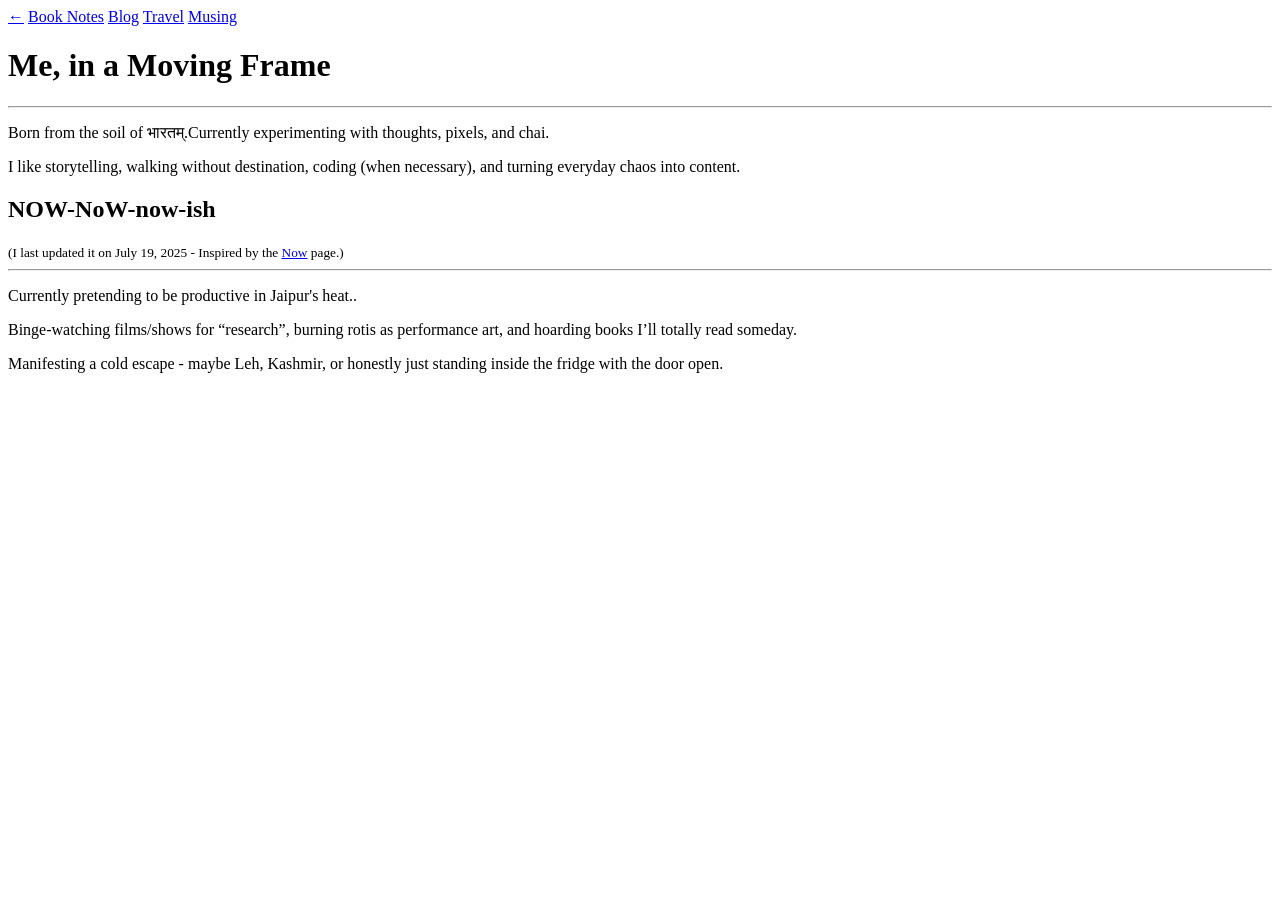
==== index.html @ 76aed992 "Add files via upload" ====
﻿
<!doctype html>
<html lang="en">
<head>
  <title>अर्नव विजयवर्गीय</title>
  <meta charset="utf-8">
  <meta name="viewport" content="width=device-width, initial-scale=1.0">
  <link rel="stylesheet" href="assets/style.css">
</head>
<body>
  <nav>
    <a class="clean" href="index.html">←</a>
    <a href="/book">Book Notes</a>
    <a href="/blog">Blog</a> 
    <a href="/travel">Travel</a>
    <a href="/musing">Musing</a>
  </nav>

  <div class="section">
    <h1>Me, in a Moving Frame</h1>
    <hr>
    <p>
      Born from the soil of <span class="highlight-text">भारतम्</span>.Currently experimenting with thoughts, pixels, and chai.
    </p>

   <p>
     I like storytelling, walking without destination, coding (when necessary), and turning everyday chaos into content.
   </p>
  </div>

  <div class="section">
    <h2>NOW-NoW-now-ish</h2>
    <small>(I last updated it on July 19, 2025 - Inspired by the <a href="https://nownownow.com/about" target="_blank">Now</a> page.)</small>
    <hr>

    <p>Currently pretending to be productive in Jaipur's heat..</p>
    <p>Binge-watching films/shows for “research”, burning rotis as performance art, and hoarding books I’ll totally read someday.</p>
    <p>Manifesting a cold escape - maybe Leh, Kashmir, or honestly just standing inside the fridge with the door open.</p>
 

  </div>
</body>
</html>
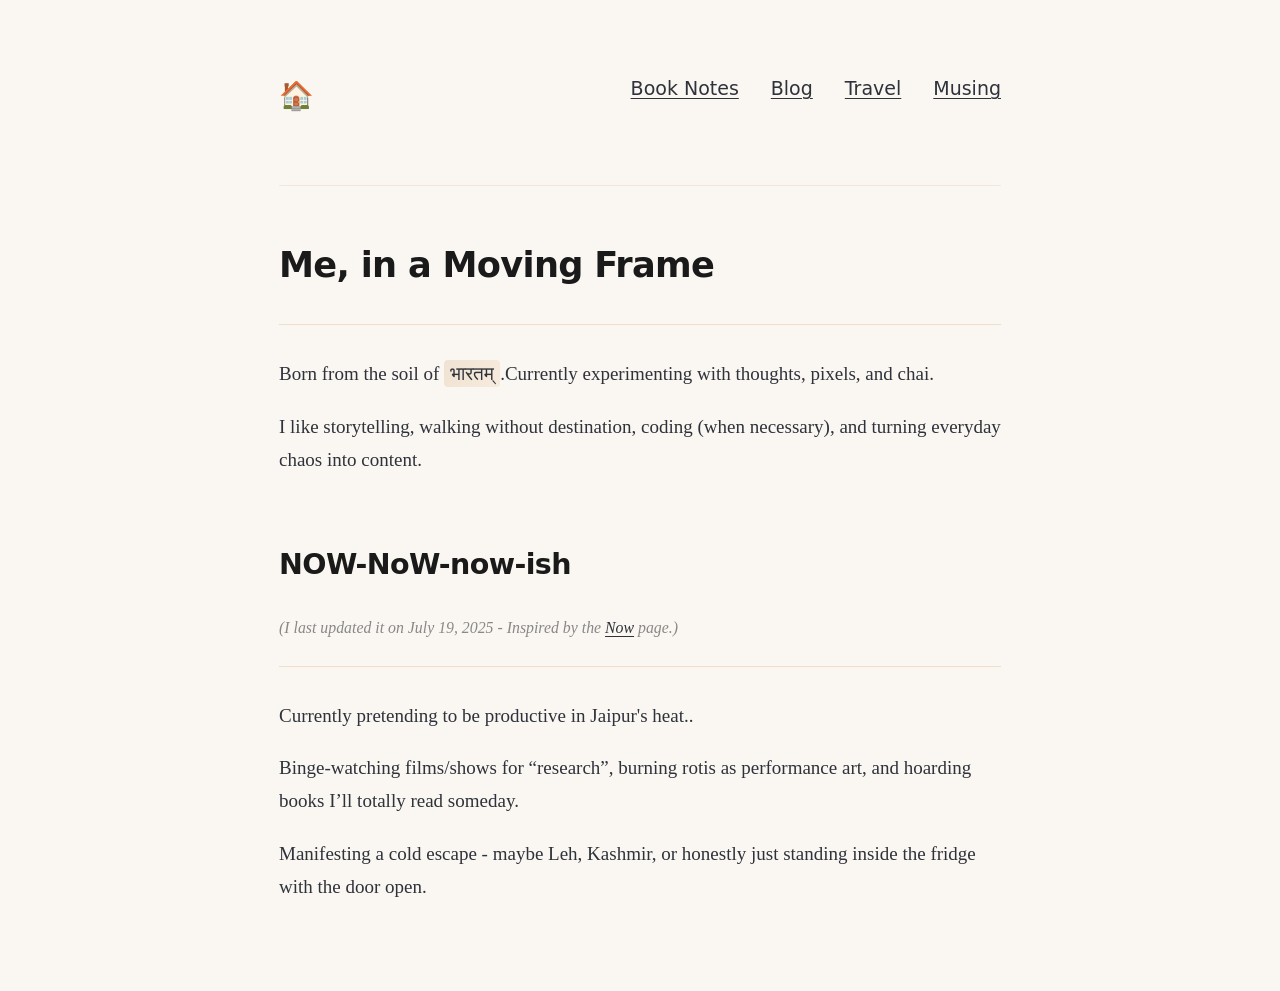
==== commit 3b2d445f: "Update index.html" ====
--- a/index.html
+++ b/index.html
@@ -9,7 +9,7 @@
 </head>
 <body>
   <nav>
-    <a class="clean" href="index.html">←</a>
+    <a class="clean" href="index.html">🏠</a>
     <a href="/book">Book Notes</a>
     <a href="/blog">Blog</a> 
     <a href="/travel">Travel</a>
@@ -40,4 +40,4 @@
 
   </div>
 </body>
-</html>+</html>
--- a/assets/style.css
+++ b/assets/style.css
@@ -0,0 +1,233 @@
+:root {
+  --fontFamily-sans: "Inter", "Montserrat", system-ui, -apple-system, BlinkMacSystemFont, "Segoe UI", Roboto, "Helvetica Neue", Arial, sans-serif;
+  --fontFamily-serif: "Crimson Text", "Merriweather", Georgia, Cambria, "Times New Roman", Times, serif;
+
+  --font-body: var(--fontFamily-serif);
+  --font-heading: var(--fontFamily-sans);
+
+  --lineHeight-normal: 2rem;
+
+  --fontSize-normal: 1rem;
+  --fontSize-big: 1.44rem;
+  --fontSize-bigger: 1.738rem;
+  --fontSize-very-big: 2.488rem;
+
+  --color-heading: #1a1a1a;
+  --color-text: #2F323A;
+  --color-link: #2F323A;
+  --color-selection: rgba(212, 165, 116, 0.3);
+
+  --fontWeight-black: 900;
+  --fontWeight-medium: 500;
+
+  --spacing-0: 0;
+  --spacing-little: 0.5rem;
+  --spacing-normal: 1rem;
+  --spacing-big: 1.5rem;
+  --spacing-very-big: 3rem;
+
+  --color-background: #faf7f2;
+}
+
+html {
+  line-height: var(--lineHeight-normal);
+  -webkit-font-smoothing: antialiased;
+  -moz-osx-font-smoothing: grayscale;
+}
+
+::selection,
+::-moz-selection {
+  background-color: var(--color-selection);
+  color: var(--color-heading);
+}
+
+body {
+  background-color: var(--color-background);
+  max-width: 38em;
+  margin: 0 auto;
+  padding: var(--spacing-big) var(--spacing-little);
+  font-family: var(--font-body);
+  font-size: 19px;
+  color: var(--color-text);
+  line-height: 1.75;
+}
+
+h1, h2, h3, h4 {
+  font-family: var(--font-heading);
+  color: var(--color-heading);
+  margin-bottom: var(--spacing-big);
+  font-weight: var(--fontWeight-medium);
+  letter-spacing: -0.02em;
+}
+
+h1 {
+  font-weight: var(--fontWeight-black);
+  font-size: 2.2rem;
+  margin-bottom: 1.8rem;
+}
+
+h2 {
+  font-weight: var(--fontWeight-black);
+}
+
+p {
+  color: var(--color-text);
+  font-size: 19px;
+  margin-bottom: 1.2rem;
+  line-height: 1.75;
+}
+
+a {
+  color: var(--color-link);
+  text-decoration: underline;
+  text-decoration-thickness: 1px;
+  text-underline-offset: 3px;
+  transition: all 0.2s ease;
+}
+
+a:hover {
+  text-decoration-thickness: 2px;
+  color: #1a1a1a;
+}
+
+a.clean {
+  text-decoration: none;
+  color: inherit;
+}
+
+.highlight-text {
+  background: linear-gradient(120deg, rgba(212, 165, 116, 0.25) 0%, rgba(232, 200, 159, 0.25) 100%);
+  padding: 3px 6px;
+  border-radius: 4px;
+  font-weight: 500;
+}
+
+nav {
+  display: flex;
+  padding: var(--spacing-very-big) var(--spacing-0) 4rem var(--spacing-0);
+  gap: 2rem;
+  border-bottom: 1px solid rgba(212, 165, 116, 0.2);
+  margin-bottom: 3rem;
+}
+
+nav a {
+  font-family: var(--font-heading);
+  font-weight: var(--fontWeight-medium);
+  transition: all 0.2s ease;
+  position: relative;
+}
+
+nav a:first-child {
+  margin-right: auto;
+  font-size: var(--fontSize-bigger);
+  font-weight: var(--fontWeight-black);
+}
+
+nav a:hover {
+  color: #1a1a1a;
+  transform: translateY(-1px);
+}
+
+.section {
+  margin-bottom: 4rem;
+}
+
+hr {
+  background: rgba(212, 165, 116, 0.3);
+  height: 1px;
+  border: 0;
+  margin: 1.5rem 0 2rem 0;
+}
+
+small {
+  color: #888;
+  font-style: italic;
+  display: block;
+  margin-bottom: 0.5rem;
+}
+
+.musing-item {
+  margin-bottom: 2rem;
+  padding-bottom: 1.5rem;
+  border-bottom: 1px solid rgba(212, 165, 116, 0.1);
+  display: flex;
+  gap: 1.5rem;
+}
+
+.musing-item:last-child {
+  border-bottom: none;
+  margin-bottom: 0;
+}
+
+.musing-date {
+  font-family: var(--font-heading);
+  font-size: 14px;
+  color: #888;
+  font-weight: var(--fontWeight-medium);
+  min-width: 80px;
+  flex-shrink: 0;
+  margin-top: 2px;
+}
+
+.musing-content {
+  flex: 1;
+}
+
+.musing-text {
+  font-size: 19px;
+  line-height: 1.6;
+  margin-bottom: 0.8rem;
+  color: var(--color-text);
+}
+
+.musing-source {
+  font-family: var(--font-heading);
+  font-size: 14px;
+  color: #888;
+  font-style: italic;
+  margin-bottom: 0.3rem;
+}
+
+.musing-source a {
+  color: #888;
+  text-decoration: none;
+  border-bottom: 1px solid #ccc;
+}
+
+.musing-source a:hover {
+  color: #555;
+  border-bottom-color: #555;
+}
+
+.musing-meta {
+  font-family: var(--font-heading);
+  font-size: 12px;
+  color: #aaa;
+}
+
+.tweet-style {
+  background: rgba(212, 165, 116, 0.05);
+  padding: 1rem;
+  border-radius: 8px;
+  border-left: 3px solid rgba(212, 165, 116, 0.3);
+}
+
+.random-thought {
+  font-style: italic;
+}
+
+@media (max-width: 768px) {
+  body {
+    padding: var(--spacing-little) var(--spacing-normal);
+  }
+
+  .musing-item {
+    flex-direction: column;
+    gap: 0.5rem;
+  }
+
+  .musing-date {
+    min-width: auto;
+    margin-top: 0;
+  }
+}
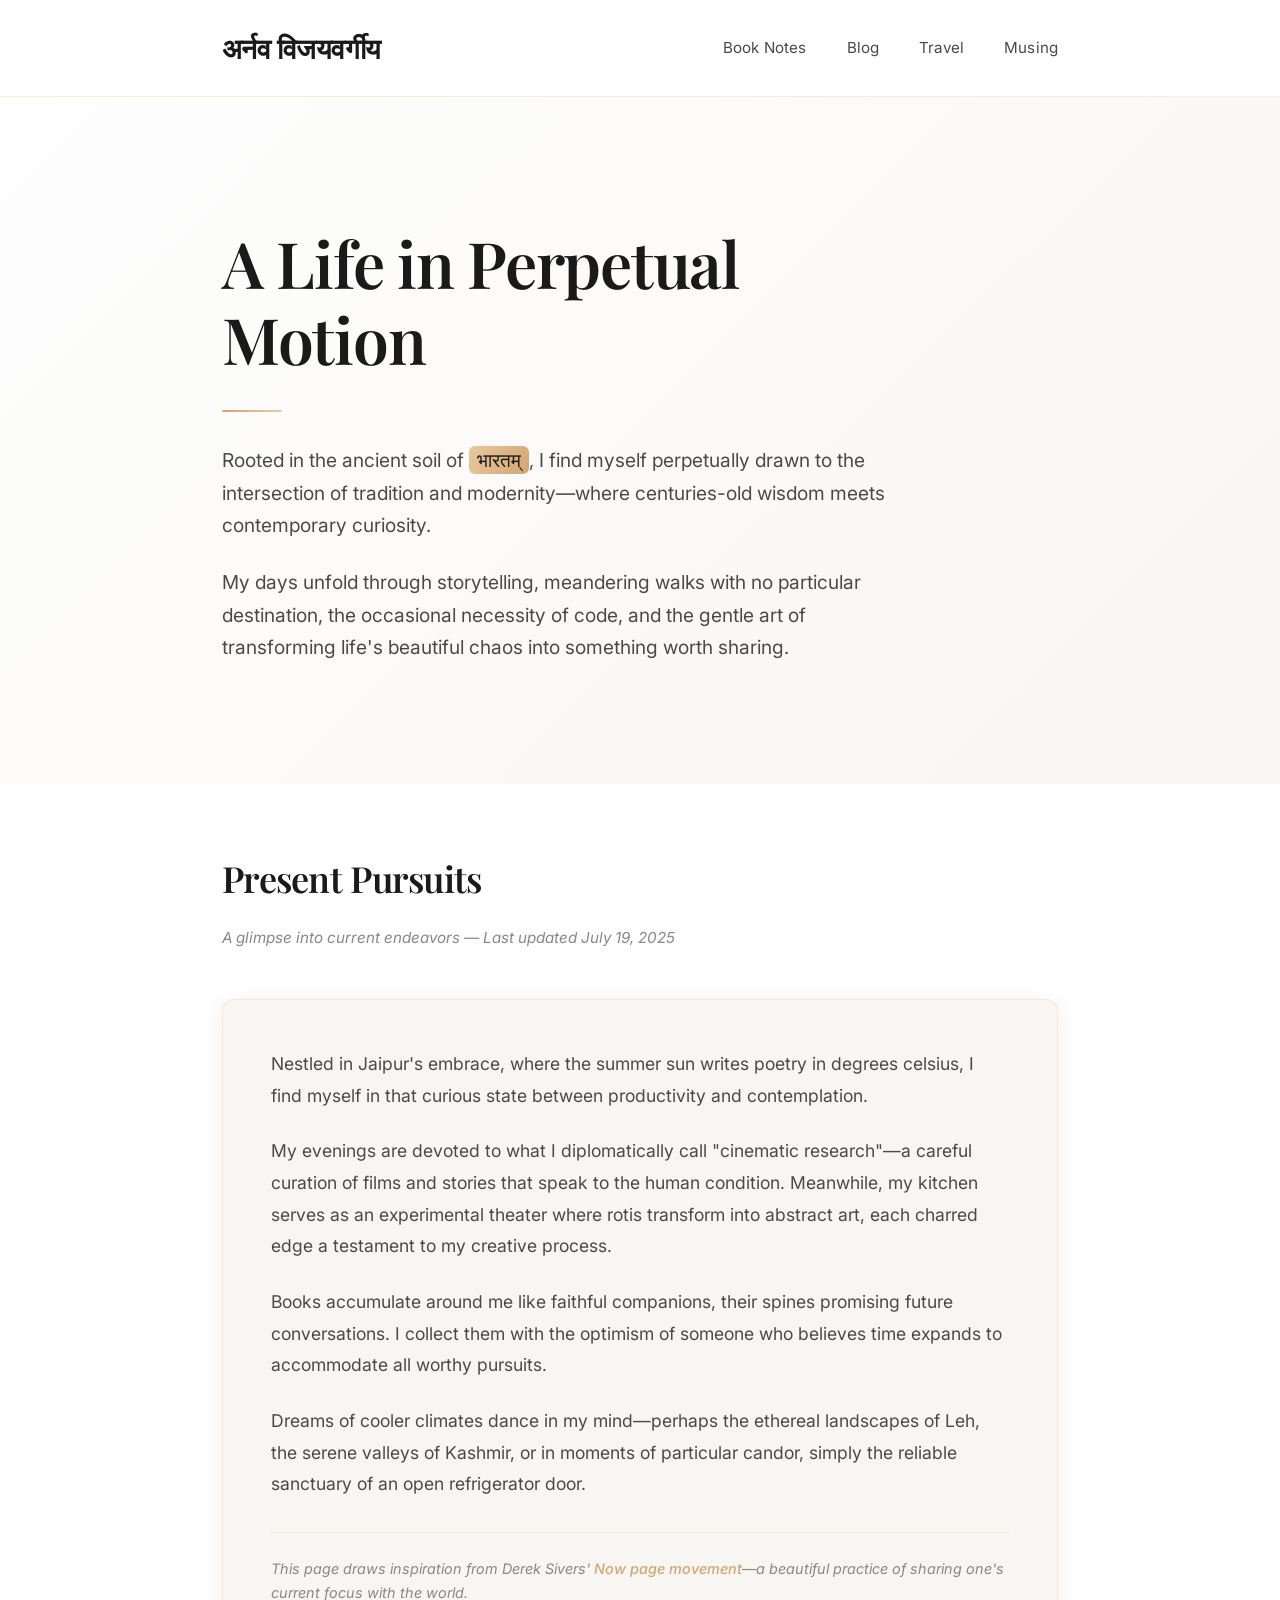
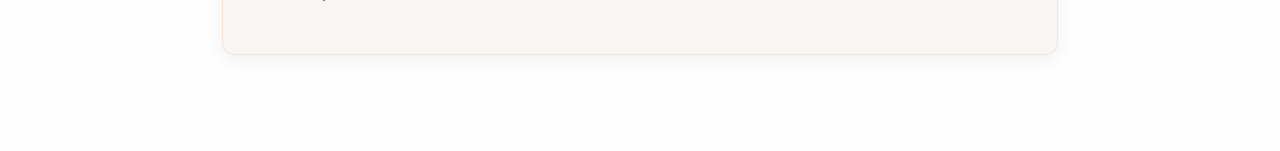
==== commit 8cec5abf: "Update index.html" ====
--- a/index.html
+++ b/index.html
@@ -1,43 +1,506 @@
-﻿
 <!doctype html>
 <html lang="en">
 <head>
   <title>अर्नव विजयवर्गीय</title>
   <meta charset="utf-8">
   <meta name="viewport" content="width=device-width, initial-scale=1.0">
-  <link rel="stylesheet" href="assets/style.css">
+  
+  <style>
+    @import url('https://fonts.googleapis.com/css2?family=Playfair+Display:ital,wght@0,400;0,500;0,600;0,700;1,400&family=Inter:wght@300;400;500;600&display=swap');
+
+    :root {
+      --bg-primary: #fefefe;
+      --bg-secondary: #f8f6f3;
+      --bg-accent: #f4f1ed;
+      --text-primary: #1a1a1a;
+      --text-secondary: #4a4a4a;
+      --text-muted: #888888;
+      --accent-gold: #d4a574;
+      --accent-warm: #e8c89f;
+      --accent-sage: #9caf88;
+      --border-light: rgba(212, 165, 116, 0.2);
+      --shadow-soft: 0 4px 20px rgba(0, 0, 0, 0.06);
+      --shadow-lift: 0 8px 30px rgba(0, 0, 0, 0.12);
+    }
+
+    * {
+      margin: 0;
+      padding: 0;
+      box-sizing: border-box;
+    }
+
+    html {
+      scroll-behavior: smooth;
+    }
+
+    body {
+      font-family: 'Inter', sans-serif;
+      background: var(--bg-primary);
+      color: var(--text-primary);
+      line-height: 1.7;
+      font-weight: 400;
+    }
+
+    /* Typography */
+    .serif {
+      font-family: 'Playfair Display', serif;
+    }
+
+    /* Layout */
+    .container {
+      max-width: 900px;
+      margin: 0 auto;
+      padding: 0 2rem;
+    }
+
+    /* Navigation */
+    nav {
+      background: rgba(254, 254, 254, 0.95);
+      backdrop-filter: blur(20px);
+      border-bottom: 1px solid var(--border-light);
+      position: sticky;
+      top: 0;
+      z-index: 100;
+      transition: all 0.3s ease;
+    }
+
+    .nav-content {
+      display: flex;
+      align-items: center;
+      justify-content: space-between;
+      padding: 1.5rem 0;
+      max-width: 900px;
+      margin: 0 auto;
+      padding-left: 2rem;
+      padding-right: 2rem;
+    }
+
+    .logo {
+      font-family: 'Playfair Display', serif;
+      font-size: 1.75rem;
+      font-weight: 600;
+      color: var(--text-primary);
+      text-decoration: none;
+      letter-spacing: -0.02em;
+    }
+
+    .nav-links {
+      display: flex;
+      gap: 2.5rem;
+      list-style: none;
+    }
+
+    .nav-links a {
+      color: var(--text-secondary);
+      text-decoration: none;
+      font-weight: 400;
+      font-size: 0.95rem;
+      transition: all 0.3s ease;
+      position: relative;
+      letter-spacing: 0.01em;
+    }
+
+    .nav-links a:hover {
+      color: var(--text-primary);
+    }
+
+    .nav-links a::after {
+      content: '';
+      position: absolute;
+      bottom: -4px;
+      left: 0;
+      width: 0;
+      height: 1px;
+      background: var(--accent-gold);
+      transition: width 0.3s ease;
+    }
+
+    .nav-links a:hover::after {
+      width: 100%;
+    }
+
+    /* Hero Section */
+    .hero {
+      padding: 8rem 0 6rem 0;
+      text-align: left;
+      background: linear-gradient(135deg, var(--bg-primary) 0%, var(--bg-secondary) 100%);
+    }
+
+    .hero-content {
+      max-width: 700px;
+    }
+
+    .hero-title {
+      font-family: 'Playfair Display', serif;
+      font-size: clamp(2.5rem, 6vw, 4rem);
+      font-weight: 600;
+      color: var(--text-primary);
+      margin-bottom: 2rem;
+      line-height: 1.2;
+      letter-spacing: -0.02em;
+    }
+
+    .hero-description {
+      font-size: 1.2rem;
+      color: var(--text-secondary);
+      margin-bottom: 1.5rem;
+      font-weight: 400;
+    }
+
+    .highlight-text {
+      background: linear-gradient(120deg, var(--accent-warm) 0%, var(--accent-gold) 100%);
+      padding: 2px 8px;
+      border-radius: 6px;
+      font-weight: 500;
+      color: var(--text-primary);
+    }
+
+    /* Sections */
+    .section {
+      padding: 4rem 0;
+    }
+
+    .section-title {
+      font-family: 'Playfair Display', serif;
+      font-size: 2.25rem;
+      font-weight: 600;
+      color: var(--text-primary);
+      margin-bottom: 1rem;
+      letter-spacing: -0.02em;
+    }
+
+    .section-subtitle {
+      font-size: 0.95rem;
+      color: var(--text-muted);
+      margin-bottom: 3rem;
+      font-style: italic;
+    }
+
+    /* Cards */
+    .content-card {
+      background: var(--bg-secondary);
+      padding: 3rem;
+      border-radius: 12px;
+      margin-bottom: 2rem;
+      border: 1px solid var(--border-light);
+      box-shadow: var(--shadow-soft);
+      transition: all 0.4s ease;
+      position: relative;
+      overflow: hidden;
+    }
+
+    .content-card::before {
+      content: '';
+      position: absolute;
+      top: 0;
+      left: 0;
+      right: 0;
+      height: 3px;
+      background: linear-gradient(90deg, var(--accent-gold) 0%, var(--accent-warm) 50%, var(--accent-sage) 100%);
+      opacity: 0;
+      transition: opacity 0.3s ease;
+    }
+
+    .content-card:hover {
+      transform: translateY(-4px);
+      box-shadow: var(--shadow-lift);
+    }
+
+    .content-card:hover::before {
+      opacity: 1;
+    }
+
+    .content-card p {
+      font-size: 1.1rem;
+      line-height: 1.8;
+      color: var(--text-secondary);
+      margin-bottom: 1.5rem;
+    }
+
+    .content-card p:last-child {
+      margin-bottom: 0;
+    }
+
+    /* Meta information */
+    .meta {
+      margin-top: 2rem;
+      padding-top: 1.5rem;
+      border-top: 1px solid var(--border-light);
+      font-size: 0.9rem;
+      color: var(--text-muted);
+      font-style: italic;
+    }
+
+    .meta a {
+      color: var(--accent-gold);
+      text-decoration: none;
+      font-weight: 500;
+      transition: color 0.3s ease;
+    }
+
+    .meta a:hover {
+      color: var(--text-primary);
+    }
+
+    /* Decorative elements */
+    .decorative-line {
+      width: 60px;
+      height: 2px;
+      background: linear-gradient(90deg, var(--accent-gold), var(--accent-warm));
+      margin: 2rem 0;
+      border-radius: 1px;
+    }
+
+    /* Subtle animations */
+    .fade-up {
+      opacity: 0;
+      transform: translateY(20px);
+      transition: all 0.6s ease;
+    }
+
+    .fade-up.visible {
+      opacity: 1;
+      transform: translateY(0);
+    }
+
+    /* Mobile Responsiveness */
+    @media (max-width: 768px) {
+      .container {
+        padding: 0 1.5rem;
+      }
+
+      .nav-content {
+        padding: 1rem 1.5rem;
+        flex-direction: column;
+        gap: 1rem;
+        align-items: flex-start;
+      }
+
+      .logo {
+        font-size: 1.5rem;
+      }
+
+      .nav-links {
+        gap: 2rem;
+        width: 100%;
+        justify-content: space-between;
+      }
+
+      .nav-links a {
+        font-size: 0.9rem;
+      }
+
+      .hero {
+        padding: 4rem 0 3rem 0;
+      }
+
+      .hero-title {
+        font-size: 2.2rem;
+        margin-bottom: 1.5rem;
+      }
+
+      .hero-description {
+        font-size: 1rem;
+        margin-bottom: 1.2rem;
+      }
+
+      .section {
+        padding: 2.5rem 0;
+      }
+
+      .section-title {
+        font-size: 1.8rem;
+        margin-bottom: 0.8rem;
+      }
+
+      .section-subtitle {
+        margin-bottom: 2rem;
+        font-size: 0.9rem;
+      }
+
+      .content-card {
+        padding: 1.8rem;
+        margin-bottom: 1.5rem;
+      }
+
+      .content-card p {
+        font-size: 1rem;
+        line-height: 1.7;
+        margin-bottom: 1.2rem;
+      }
+
+      .meta {
+        margin-top: 1.5rem;
+        padding-top: 1.2rem;
+        font-size: 0.85rem;
+      }
+
+      .decorative-line {
+        width: 50px;
+        margin: 1.5rem 0;
+      }
+    }
+
+    @media (max-width: 480px) {
+      .container {
+        padding: 0 1rem;
+      }
+
+      .nav-content {
+        padding: 1rem;
+      }
+
+      .nav-links {
+        gap: 1.5rem;
+        font-size: 0.85rem;
+      }
+
+      .hero {
+        padding: 3rem 0 2.5rem 0;
+      }
+
+      .hero-title {
+        font-size: 2rem;
+      }
+
+      .hero-description {
+        font-size: 0.95rem;
+      }
+
+      .section-title {
+        font-size: 1.6rem;
+      }
+
+      .content-card {
+        padding: 1.5rem;
+      }
+
+      .content-card p {
+        font-size: 0.95rem;
+      }
+    }
+
+    /* Smooth interactions */
+    * {
+      -webkit-font-smoothing: antialiased;
+      -moz-osx-font-smoothing: grayscale;
+    }
+
+    ::selection {
+      background: rgba(212, 165, 116, 0.2);
+      color: var(--text-primary);
+    }
+
+    /* Elegant hover states */
+    a {
+      transition: all 0.3s ease;
+    }
+
+    /* Refined scrollbar */
+    ::-webkit-scrollbar {
+      width: 6px;
+    }
+
+    ::-webkit-scrollbar-track {
+      background: var(--bg-secondary);
+    }
+
+    ::-webkit-scrollbar-thumb {
+      background: var(--accent-gold);
+      border-radius: 3px;
+    }
+
+    ::-webkit-scrollbar-thumb:hover {
+      background: var(--text-muted);
+    }
+  </style>
 </head>
 <body>
   <nav>
-    <a class="clean" href="index.html">🏠</a>
-    <a href="/book">Book Notes</a>
-    <a href="/blog">Blog</a> 
-    <a href="/travel">Travel</a>
-    <a href="/musing">Musing</a>
+    <div class="nav-content">
+      <a href="#" class="logo">अर्नव विजयवर्गीय</a>
+      <ul class="nav-links">
+        <li><a href="/book">Book Notes</a></li>
+        <li><a href="/blog">Blog</a></li>
+        <li><a href="/travel">Travel</a></li>
+        <li><a href="/musing">Musing</a></li>
+      </ul>
+    </div>
   </nav>
 
-  <div class="section">
-    <h1>Me, in a Moving Frame</h1>
-    <hr>
-    <p>
-      Born from the soil of <span class="highlight-text">भारतम्</span>.Currently experimenting with thoughts, pixels, and chai.
-    </p>
-
-   <p>
-     I like storytelling, walking without destination, coding (when necessary), and turning everyday chaos into content.
-   </p>
-  </div>
-
-  <div class="section">
-    <h2>NOW-NoW-now-ish</h2>
-    <small>(I last updated it on July 19, 2025 - Inspired by the <a href="https://nownownow.com/about" target="_blank">Now</a> page.)</small>
-    <hr>
-
-    <p>Currently pretending to be productive in Jaipur's heat..</p>
-    <p>Binge-watching films/shows for “research”, burning rotis as performance art, and hoarding books I’ll totally read someday.</p>
-    <p>Manifesting a cold escape - maybe Leh, Kashmir, or honestly just standing inside the fridge with the door open.</p>
- 
-
-  </div>
+  <main>
+    <section class="hero">
+      <div class="container">
+        <div class="hero-content">
+          <h1 class="hero-title">A Life in Perpetual Motion</h1>
+          <div class="decorative-line"></div>
+          <p class="hero-description">
+            Rooted in the ancient soil of <span class="highlight-text">भारतम्</span>, I find myself perpetually drawn to the intersection of tradition and modernity—where centuries-old wisdom meets contemporary curiosity.
+          </p>
+          <p class="hero-description">
+            My days unfold through storytelling, meandering walks with no particular destination, the occasional necessity of code, and the gentle art of transforming life's beautiful chaos into something worth sharing.
+          </p>
+        </div>
+      </div>
+    </section>
+
+    <section class="section">
+      <div class="container">
+        <h2 class="section-title fade-up">Present Pursuits</h2>
+        <p class="section-subtitle fade-up">A glimpse into current endeavors — Last updated July 19, 2025</p>
+        
+        <div class="content-card fade-up">
+          <p>Nestled in Jaipur's embrace, where the summer sun writes poetry in degrees celsius, I find myself in that curious state between productivity and contemplation.</p>
+          
+          <p>My evenings are devoted to what I diplomatically call "cinematic research"—a careful curation of films and stories that speak to the human condition. Meanwhile, my kitchen serves as an experimental theater where rotis transform into abstract art, each charred edge a testament to my creative process.</p>
+          
+          <p>Books accumulate around me like faithful companions, their spines promising future conversations. I collect them with the optimism of someone who believes time expands to accommodate all worthy pursuits.</p>
+
+          <p>Dreams of cooler climates dance in my mind—perhaps the ethereal landscapes of Leh, the serene valleys of Kashmir, or in moments of particular candor, simply the reliable sanctuary of an open refrigerator door.</p>
+
+          <div class="meta">
+            <em>This page draws inspiration from Derek Sivers' <a href="https://nownownow.com/about" target="_blank">Now page movement</a>—a beautiful practice of sharing one's current focus with the world.</em>
+          </div>
+        </div>
+      </div>
+    </section>
+  </main>
+
+  <script>
+    // Intersection Observer for fade animations
+    const observerOptions = {
+      threshold: 0.1,
+      rootMargin: '0px 0px -30px 0px'
+    };
+
+    const observer = new IntersectionObserver((entries) => {
+      entries.forEach(entry => {
+        if (entry.isIntersecting) {
+          entry.target.classList.add('visible');
+        }
+      });
+    }, observerOptions);
+
+    // Observe all fade-up elements
+    document.querySelectorAll('.fade-up').forEach(el => {
+      observer.observe(el);
+    });
+
+    // Smooth navbar behavior
+    let lastScrollY = window.scrollY;
+    const navbar = document.querySelector('nav');
+
+    window.addEventListener('scroll', () => {
+      const scrollY = window.scrollY;
+      
+      if (scrollY > 50) {
+        navbar.style.boxShadow = '0 2px 20px rgba(0, 0, 0, 0.08)';
+      } else {
+        navbar.style.boxShadow = 'none';
+      }
+      
+      lastScrollY = scrollY;
+    });
+  </script>
 </body>
 </html>
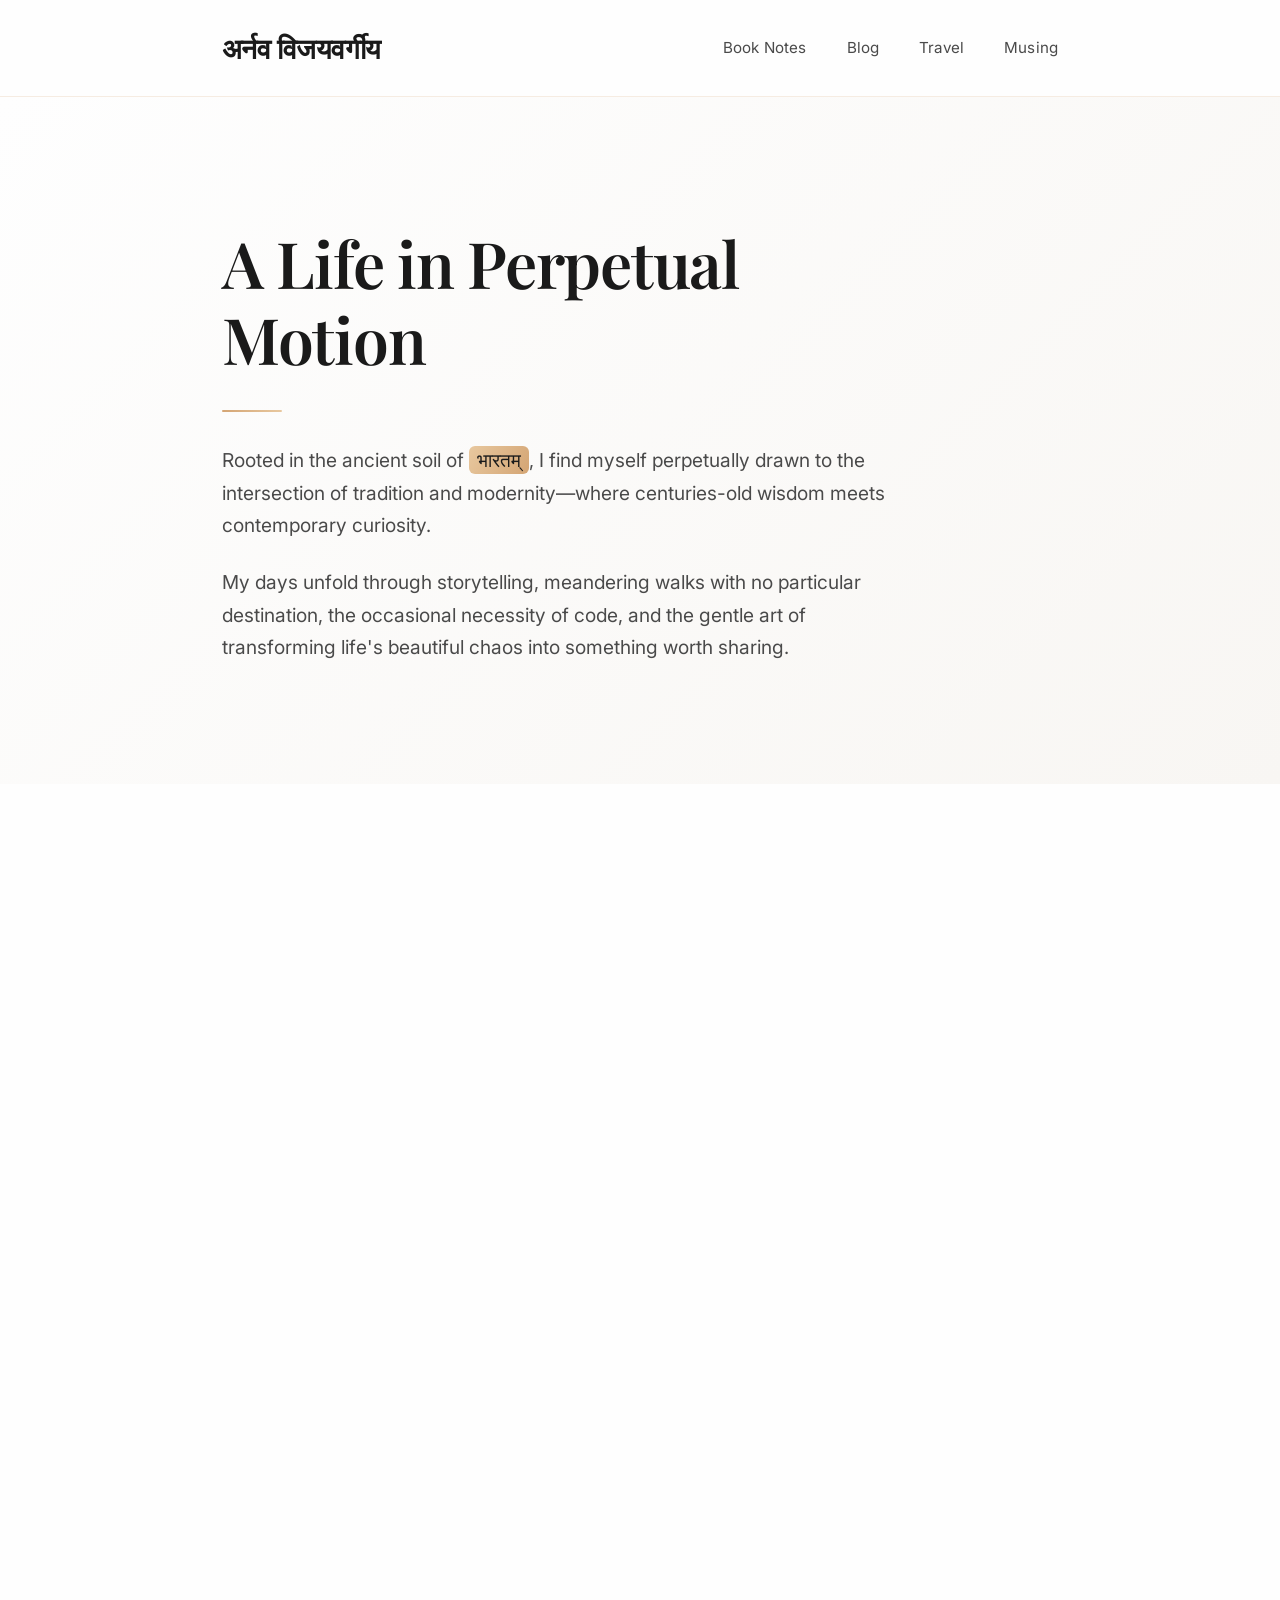
==== commit 0909a70a: "Update index.html" ====
--- a/index.html
+++ b/index.html
@@ -4,416 +4,12 @@
   <title>अर्नव विजयवर्गीय</title>
   <meta charset="utf-8">
   <meta name="viewport" content="width=device-width, initial-scale=1.0">
+
+  <!-- Google Fonts -->
+  <link href="https://fonts.googleapis.com/css2?family=Playfair+Display:ital,wght@0,400;0,500;0,600;0,700;1,400&family=Inter:wght@300;400;500;600&display=swap" rel="stylesheet">
   
-  <style>
-    @import url('https://fonts.googleapis.com/css2?family=Playfair+Display:ital,wght@0,400;0,500;0,600;0,700;1,400&family=Inter:wght@300;400;500;600&display=swap');
-
-    :root {
-      --bg-primary: #fefefe;
-      --bg-secondary: #f8f6f3;
-      --bg-accent: #f4f1ed;
-      --text-primary: #1a1a1a;
-      --text-secondary: #4a4a4a;
-      --text-muted: #888888;
-      --accent-gold: #d4a574;
-      --accent-warm: #e8c89f;
-      --accent-sage: #9caf88;
-      --border-light: rgba(212, 165, 116, 0.2);
-      --shadow-soft: 0 4px 20px rgba(0, 0, 0, 0.06);
-      --shadow-lift: 0 8px 30px rgba(0, 0, 0, 0.12);
-    }
-
-    * {
-      margin: 0;
-      padding: 0;
-      box-sizing: border-box;
-    }
-
-    html {
-      scroll-behavior: smooth;
-    }
-
-    body {
-      font-family: 'Inter', sans-serif;
-      background: var(--bg-primary);
-      color: var(--text-primary);
-      line-height: 1.7;
-      font-weight: 400;
-    }
-
-    /* Typography */
-    .serif {
-      font-family: 'Playfair Display', serif;
-    }
-
-    /* Layout */
-    .container {
-      max-width: 900px;
-      margin: 0 auto;
-      padding: 0 2rem;
-    }
-
-    /* Navigation */
-    nav {
-      background: rgba(254, 254, 254, 0.95);
-      backdrop-filter: blur(20px);
-      border-bottom: 1px solid var(--border-light);
-      position: sticky;
-      top: 0;
-      z-index: 100;
-      transition: all 0.3s ease;
-    }
-
-    .nav-content {
-      display: flex;
-      align-items: center;
-      justify-content: space-between;
-      padding: 1.5rem 0;
-      max-width: 900px;
-      margin: 0 auto;
-      padding-left: 2rem;
-      padding-right: 2rem;
-    }
-
-    .logo {
-      font-family: 'Playfair Display', serif;
-      font-size: 1.75rem;
-      font-weight: 600;
-      color: var(--text-primary);
-      text-decoration: none;
-      letter-spacing: -0.02em;
-    }
-
-    .nav-links {
-      display: flex;
-      gap: 2.5rem;
-      list-style: none;
-    }
-
-    .nav-links a {
-      color: var(--text-secondary);
-      text-decoration: none;
-      font-weight: 400;
-      font-size: 0.95rem;
-      transition: all 0.3s ease;
-      position: relative;
-      letter-spacing: 0.01em;
-    }
-
-    .nav-links a:hover {
-      color: var(--text-primary);
-    }
-
-    .nav-links a::after {
-      content: '';
-      position: absolute;
-      bottom: -4px;
-      left: 0;
-      width: 0;
-      height: 1px;
-      background: var(--accent-gold);
-      transition: width 0.3s ease;
-    }
-
-    .nav-links a:hover::after {
-      width: 100%;
-    }
-
-    /* Hero Section */
-    .hero {
-      padding: 8rem 0 6rem 0;
-      text-align: left;
-      background: linear-gradient(135deg, var(--bg-primary) 0%, var(--bg-secondary) 100%);
-    }
-
-    .hero-content {
-      max-width: 700px;
-    }
-
-    .hero-title {
-      font-family: 'Playfair Display', serif;
-      font-size: clamp(2.5rem, 6vw, 4rem);
-      font-weight: 600;
-      color: var(--text-primary);
-      margin-bottom: 2rem;
-      line-height: 1.2;
-      letter-spacing: -0.02em;
-    }
-
-    .hero-description {
-      font-size: 1.2rem;
-      color: var(--text-secondary);
-      margin-bottom: 1.5rem;
-      font-weight: 400;
-    }
-
-    .highlight-text {
-      background: linear-gradient(120deg, var(--accent-warm) 0%, var(--accent-gold) 100%);
-      padding: 2px 8px;
-      border-radius: 6px;
-      font-weight: 500;
-      color: var(--text-primary);
-    }
-
-    /* Sections */
-    .section {
-      padding: 4rem 0;
-    }
-
-    .section-title {
-      font-family: 'Playfair Display', serif;
-      font-size: 2.25rem;
-      font-weight: 600;
-      color: var(--text-primary);
-      margin-bottom: 1rem;
-      letter-spacing: -0.02em;
-    }
-
-    .section-subtitle {
-      font-size: 0.95rem;
-      color: var(--text-muted);
-      margin-bottom: 3rem;
-      font-style: italic;
-    }
-
-    /* Cards */
-    .content-card {
-      background: var(--bg-secondary);
-      padding: 3rem;
-      border-radius: 12px;
-      margin-bottom: 2rem;
-      border: 1px solid var(--border-light);
-      box-shadow: var(--shadow-soft);
-      transition: all 0.4s ease;
-      position: relative;
-      overflow: hidden;
-    }
-
-    .content-card::before {
-      content: '';
-      position: absolute;
-      top: 0;
-      left: 0;
-      right: 0;
-      height: 3px;
-      background: linear-gradient(90deg, var(--accent-gold) 0%, var(--accent-warm) 50%, var(--accent-sage) 100%);
-      opacity: 0;
-      transition: opacity 0.3s ease;
-    }
-
-    .content-card:hover {
-      transform: translateY(-4px);
-      box-shadow: var(--shadow-lift);
-    }
-
-    .content-card:hover::before {
-      opacity: 1;
-    }
-
-    .content-card p {
-      font-size: 1.1rem;
-      line-height: 1.8;
-      color: var(--text-secondary);
-      margin-bottom: 1.5rem;
-    }
-
-    .content-card p:last-child {
-      margin-bottom: 0;
-    }
-
-    /* Meta information */
-    .meta {
-      margin-top: 2rem;
-      padding-top: 1.5rem;
-      border-top: 1px solid var(--border-light);
-      font-size: 0.9rem;
-      color: var(--text-muted);
-      font-style: italic;
-    }
-
-    .meta a {
-      color: var(--accent-gold);
-      text-decoration: none;
-      font-weight: 500;
-      transition: color 0.3s ease;
-    }
-
-    .meta a:hover {
-      color: var(--text-primary);
-    }
-
-    /* Decorative elements */
-    .decorative-line {
-      width: 60px;
-      height: 2px;
-      background: linear-gradient(90deg, var(--accent-gold), var(--accent-warm));
-      margin: 2rem 0;
-      border-radius: 1px;
-    }
-
-    /* Subtle animations */
-    .fade-up {
-      opacity: 0;
-      transform: translateY(20px);
-      transition: all 0.6s ease;
-    }
-
-    .fade-up.visible {
-      opacity: 1;
-      transform: translateY(0);
-    }
-
-    /* Mobile Responsiveness */
-    @media (max-width: 768px) {
-      .container {
-        padding: 0 1.5rem;
-      }
-
-      .nav-content {
-        padding: 1rem 1.5rem;
-        flex-direction: column;
-        gap: 1rem;
-        align-items: flex-start;
-      }
-
-      .logo {
-        font-size: 1.5rem;
-      }
-
-      .nav-links {
-        gap: 2rem;
-        width: 100%;
-        justify-content: space-between;
-      }
-
-      .nav-links a {
-        font-size: 0.9rem;
-      }
-
-      .hero {
-        padding: 4rem 0 3rem 0;
-      }
-
-      .hero-title {
-        font-size: 2.2rem;
-        margin-bottom: 1.5rem;
-      }
-
-      .hero-description {
-        font-size: 1rem;
-        margin-bottom: 1.2rem;
-      }
-
-      .section {
-        padding: 2.5rem 0;
-      }
-
-      .section-title {
-        font-size: 1.8rem;
-        margin-bottom: 0.8rem;
-      }
-
-      .section-subtitle {
-        margin-bottom: 2rem;
-        font-size: 0.9rem;
-      }
-
-      .content-card {
-        padding: 1.8rem;
-        margin-bottom: 1.5rem;
-      }
-
-      .content-card p {
-        font-size: 1rem;
-        line-height: 1.7;
-        margin-bottom: 1.2rem;
-      }
-
-      .meta {
-        margin-top: 1.5rem;
-        padding-top: 1.2rem;
-        font-size: 0.85rem;
-      }
-
-      .decorative-line {
-        width: 50px;
-        margin: 1.5rem 0;
-      }
-    }
-
-    @media (max-width: 480px) {
-      .container {
-        padding: 0 1rem;
-      }
-
-      .nav-content {
-        padding: 1rem;
-      }
-
-      .nav-links {
-        gap: 1.5rem;
-        font-size: 0.85rem;
-      }
-
-      .hero {
-        padding: 3rem 0 2.5rem 0;
-      }
-
-      .hero-title {
-        font-size: 2rem;
-      }
-
-      .hero-description {
-        font-size: 0.95rem;
-      }
-
-      .section-title {
-        font-size: 1.6rem;
-      }
-
-      .content-card {
-        padding: 1.5rem;
-      }
-
-      .content-card p {
-        font-size: 0.95rem;
-      }
-    }
-
-    /* Smooth interactions */
-    * {
-      -webkit-font-smoothing: antialiased;
-      -moz-osx-font-smoothing: grayscale;
-    }
-
-    ::selection {
-      background: rgba(212, 165, 116, 0.2);
-      color: var(--text-primary);
-    }
-
-    /* Elegant hover states */
-    a {
-      transition: all 0.3s ease;
-    }
-
-    /* Refined scrollbar */
-    ::-webkit-scrollbar {
-      width: 6px;
-    }
-
-    ::-webkit-scrollbar-track {
-      background: var(--bg-secondary);
-    }
-
-    ::-webkit-scrollbar-thumb {
-      background: var(--accent-gold);
-      border-radius: 3px;
-    }
-
-    ::-webkit-scrollbar-thumb:hover {
-      background: var(--text-muted);
-    }
-  </style>
+  <!-- External CSS -->
+  <link rel="stylesheet" href="assets/style.css">
 </head>
 <body>
   <nav>
@@ -451,11 +47,8 @@
         
         <div class="content-card fade-up">
           <p>Nestled in Jaipur's embrace, where the summer sun writes poetry in degrees celsius, I find myself in that curious state between productivity and contemplation.</p>
-          
           <p>My evenings are devoted to what I diplomatically call "cinematic research"—a careful curation of films and stories that speak to the human condition. Meanwhile, my kitchen serves as an experimental theater where rotis transform into abstract art, each charred edge a testament to my creative process.</p>
-          
           <p>Books accumulate around me like faithful companions, their spines promising future conversations. I collect them with the optimism of someone who believes time expands to accommodate all worthy pursuits.</p>
-
           <p>Dreams of cooler climates dance in my mind—perhaps the ethereal landscapes of Leh, the serene valleys of Kashmir, or in moments of particular candor, simply the reliable sanctuary of an open refrigerator door.</p>
 
           <div class="meta">
@@ -466,41 +59,7 @@
     </section>
   </main>
 
-  <script>
-    // Intersection Observer for fade animations
-    const observerOptions = {
-      threshold: 0.1,
-      rootMargin: '0px 0px -30px 0px'
-    };
-
-    const observer = new IntersectionObserver((entries) => {
-      entries.forEach(entry => {
-        if (entry.isIntersecting) {
-          entry.target.classList.add('visible');
-        }
-      });
-    }, observerOptions);
-
-    // Observe all fade-up elements
-    document.querySelectorAll('.fade-up').forEach(el => {
-      observer.observe(el);
-    });
-
-    // Smooth navbar behavior
-    let lastScrollY = window.scrollY;
-    const navbar = document.querySelector('nav');
-
-    window.addEventListener('scroll', () => {
-      const scrollY = window.scrollY;
-      
-      if (scrollY > 50) {
-        navbar.style.boxShadow = '0 2px 20px rgba(0, 0, 0, 0.08)';
-      } else {
-        navbar.style.boxShadow = 'none';
-      }
-      
-      lastScrollY = scrollY;
-    });
-  </script>
+  <!-- External JS -->
+  <script src="assets/style.js"></script>
 </body>
 </html>
--- a/assets/style.css
+++ b/assets/style.css
@@ -0,0 +1,402 @@
+@import url('https://fonts.googleapis.com/css2?family=Playfair+Display:ital,wght@0,400;0,500;0,600;0,700;1,400&family=Inter:wght@300;400;500;600&display=swap');
+
+:root {
+  --bg-primary: #fefefe;
+  --bg-secondary: #f8f6f3;
+  --bg-accent: #f4f1ed;
+  --text-primary: #1a1a1a;
+  --text-secondary: #4a4a4a;
+  --text-muted: #888888;
+  --accent-gold: #d4a574;
+  --accent-warm: #e8c89f;
+  --accent-sage: #9caf88;
+  --border-light: rgba(212, 165, 116, 0.2);
+  --shadow-soft: 0 4px 20px rgba(0, 0, 0, 0.06);
+  --shadow-lift: 0 8px 30px rgba(0, 0, 0, 0.12);
+}
+
+* {
+  margin: 0;
+  padding: 0;
+  box-sizing: border-box;
+  -webkit-font-smoothing: antialiased;
+  -moz-osx-font-smoothing: grayscale;
+}
+
+html {
+  scroll-behavior: smooth;
+}
+
+body {
+  font-family: 'Inter', sans-serif;
+  background: var(--bg-primary);
+  color: var(--text-primary);
+  line-height: 1.7;
+  font-weight: 400;
+}
+
+a {
+  transition: all 0.3s ease;
+}
+
+/* Typography */
+.serif {
+  font-family: 'Playfair Display', serif;
+}
+
+/* Layout */
+.container {
+  max-width: 900px;
+  margin: 0 auto;
+  padding: 0 2rem;
+}
+
+/* Navigation */
+nav {
+  background: rgba(254, 254, 254, 0.95);
+  backdrop-filter: blur(20px);
+  border-bottom: 1px solid var(--border-light);
+  position: sticky;
+  top: 0;
+  z-index: 100;
+  transition: all 0.3s ease;
+}
+
+.nav-content {
+  display: flex;
+  align-items: center;
+  justify-content: space-between;
+  padding: 1.5rem 0;
+  max-width: 900px;
+  margin: 0 auto;
+  padding-left: 2rem;
+  padding-right: 2rem;
+}
+
+.logo {
+  font-family: 'Playfair Display', serif;
+  font-size: 1.75rem;
+  font-weight: 600;
+  color: var(--text-primary);
+  text-decoration: none;
+  letter-spacing: -0.02em;
+}
+
+.nav-links {
+  display: flex;
+  gap: 2.5rem;
+  list-style: none;
+}
+
+.nav-links a {
+  color: var(--text-secondary);
+  text-decoration: none;
+  font-weight: 400;
+  font-size: 0.95rem;
+  transition: all 0.3s ease;
+  position: relative;
+  letter-spacing: 0.01em;
+}
+
+.nav-links a:hover {
+  color: var(--text-primary);
+}
+
+.nav-links a::after {
+  content: '';
+  position: absolute;
+  bottom: -4px;
+  left: 0;
+  width: 0;
+  height: 1px;
+  background: var(--accent-gold);
+  transition: width 0.3s ease;
+}
+
+.nav-links a:hover::after {
+  width: 100%;
+}
+
+/* Hero Section */
+.hero {
+  padding: 8rem 0 6rem 0;
+  text-align: left;
+  background: linear-gradient(135deg, var(--bg-primary) 0%, var(--bg-secondary) 100%);
+}
+
+.hero-content {
+  max-width: 700px;
+}
+
+.hero-title {
+  font-family: 'Playfair Display', serif;
+  font-size: clamp(2.5rem, 6vw, 4rem);
+  font-weight: 600;
+  color: var(--text-primary);
+  margin-bottom: 2rem;
+  line-height: 1.2;
+  letter-spacing: -0.02em;
+}
+
+.hero-description {
+  font-size: 1.2rem;
+  color: var(--text-secondary);
+  margin-bottom: 1.5rem;
+  font-weight: 400;
+}
+
+.highlight-text {
+  background: linear-gradient(120deg, var(--accent-warm) 0%, var(--accent-gold) 100%);
+  padding: 2px 8px;
+  border-radius: 6px;
+  font-weight: 500;
+  color: var(--text-primary);
+}
+
+/* Sections */
+.section {
+  padding: 4rem 0;
+}
+
+.section-title {
+  font-family: 'Playfair Display', serif;
+  font-size: 2.25rem;
+  font-weight: 600;
+  color: var(--text-primary);
+  margin-bottom: 1rem;
+  letter-spacing: -0.02em;
+}
+
+.section-subtitle {
+  font-size: 0.95rem;
+  color: var(--text-muted);
+  margin-bottom: 3rem;
+  font-style: italic;
+}
+
+/* Cards */
+.content-card {
+  background: var(--bg-secondary);
+  padding: 3rem;
+  border-radius: 12px;
+  margin-bottom: 2rem;
+  border: 1px solid var(--border-light);
+  box-shadow: var(--shadow-soft);
+  transition: all 0.4s ease;
+  position: relative;
+  overflow: hidden;
+}
+
+.content-card::before {
+  content: '';
+  position: absolute;
+  top: 0;
+  left: 0;
+  right: 0;
+  height: 3px;
+  background: linear-gradient(90deg, var(--accent-gold) 0%, var(--accent-warm) 50%, var(--accent-sage) 100%);
+  opacity: 0;
+  transition: opacity 0.3s ease;
+}
+
+.content-card:hover {
+  transform: translateY(-4px);
+  box-shadow: var(--shadow-lift);
+}
+
+.content-card:hover::before {
+  opacity: 1;
+}
+
+.content-card p {
+  font-size: 1.1rem;
+  line-height: 1.8;
+  color: var(--text-secondary);
+  margin-bottom: 1.5rem;
+}
+
+.content-card p:last-child {
+  margin-bottom: 0;
+}
+
+/* Meta information */
+.meta {
+  margin-top: 2rem;
+  padding-top: 1.5rem;
+  border-top: 1px solid var(--border-light);
+  font-size: 0.9rem;
+  color: var(--text-muted);
+  font-style: italic;
+}
+
+.meta a {
+  color: var(--accent-gold);
+  text-decoration: none;
+  font-weight: 500;
+  transition: color 0.3s ease;
+}
+
+.meta a:hover {
+  color: var(--text-primary);
+}
+
+/* Decorative elements */
+.decorative-line {
+  width: 60px;
+  height: 2px;
+  background: linear-gradient(90deg, var(--accent-gold), var(--accent-warm));
+  margin: 2rem 0;
+  border-radius: 1px;
+}
+
+/* Subtle animations */
+.fade-up {
+  opacity: 0;
+  transform: translateY(20px);
+  transition: all 0.6s ease;
+}
+
+.fade-up.visible {
+  opacity: 1;
+  transform: translateY(0);
+}
+
+/* Refined scrollbar */
+::-webkit-scrollbar {
+  width: 6px;
+}
+
+::-webkit-scrollbar-track {
+  background: var(--bg-secondary);
+}
+
+::-webkit-scrollbar-thumb {
+  background: var(--accent-gold);
+  border-radius: 3px;
+}
+
+::-webkit-scrollbar-thumb:hover {
+  background: var(--text-muted);
+}
+
+::selection {
+  background: rgba(212, 165, 116, 0.2);
+  color: var(--text-primary);
+}
+
+/* Responsive Media Queries */
+@media (max-width: 768px) {
+  .container {
+    padding: 0 1.5rem;
+  }
+
+  .nav-content {
+    padding: 1rem 1.5rem;
+    flex-direction: column;
+    gap: 1rem;
+    align-items: flex-start;
+  }
+
+  .logo {
+    font-size: 1.5rem;
+  }
+
+  .nav-links {
+    gap: 2rem;
+    width: 100%;
+    justify-content: space-between;
+  }
+
+  .nav-links a {
+    font-size: 0.9rem;
+  }
+
+  .hero {
+    padding: 4rem 0 3rem 0;
+  }
+
+  .hero-title {
+    font-size: 2.2rem;
+    margin-bottom: 1.5rem;
+  }
+
+  .hero-description {
+    font-size: 1rem;
+    margin-bottom: 1.2rem;
+  }
+
+  .section {
+    padding: 2.5rem 0;
+  }
+
+  .section-title {
+    font-size: 1.8rem;
+    margin-bottom: 0.8rem;
+  }
+
+  .section-subtitle {
+    margin-bottom: 2rem;
+    font-size: 0.9rem;
+  }
+
+  .content-card {
+    padding: 1.8rem;
+    margin-bottom: 1.5rem;
+  }
+
+  .content-card p {
+    font-size: 1rem;
+    line-height: 1.7;
+    margin-bottom: 1.2rem;
+  }
+
+  .meta {
+    margin-top: 1.5rem;
+    padding-top: 1.2rem;
+    font-size: 0.85rem;
+  }
+
+  .decorative-line {
+    width: 50px;
+    margin: 1.5rem 0;
+  }
+}
+
+@media (max-width: 480px) {
+  .container {
+    padding: 0 1rem;
+  }
+
+  .nav-content {
+    padding: 1rem;
+  }
+
+  .nav-links {
+    gap: 1.5rem;
+    font-size: 0.85rem;
+  }
+
+  .hero {
+    padding: 3rem 0 2.5rem 0;
+  }
+
+  .hero-title {
+    font-size: 2rem;
+  }
+
+  .hero-description {
+    font-size: 0.95rem;
+  }
+
+  .section-title {
+    font-size: 1.6rem;
+  }
+
+  .content-card {
+    padding: 1.5rem;
+  }
+
+  .content-card p {
+    font-size: 0.95rem;
+  }
+}
